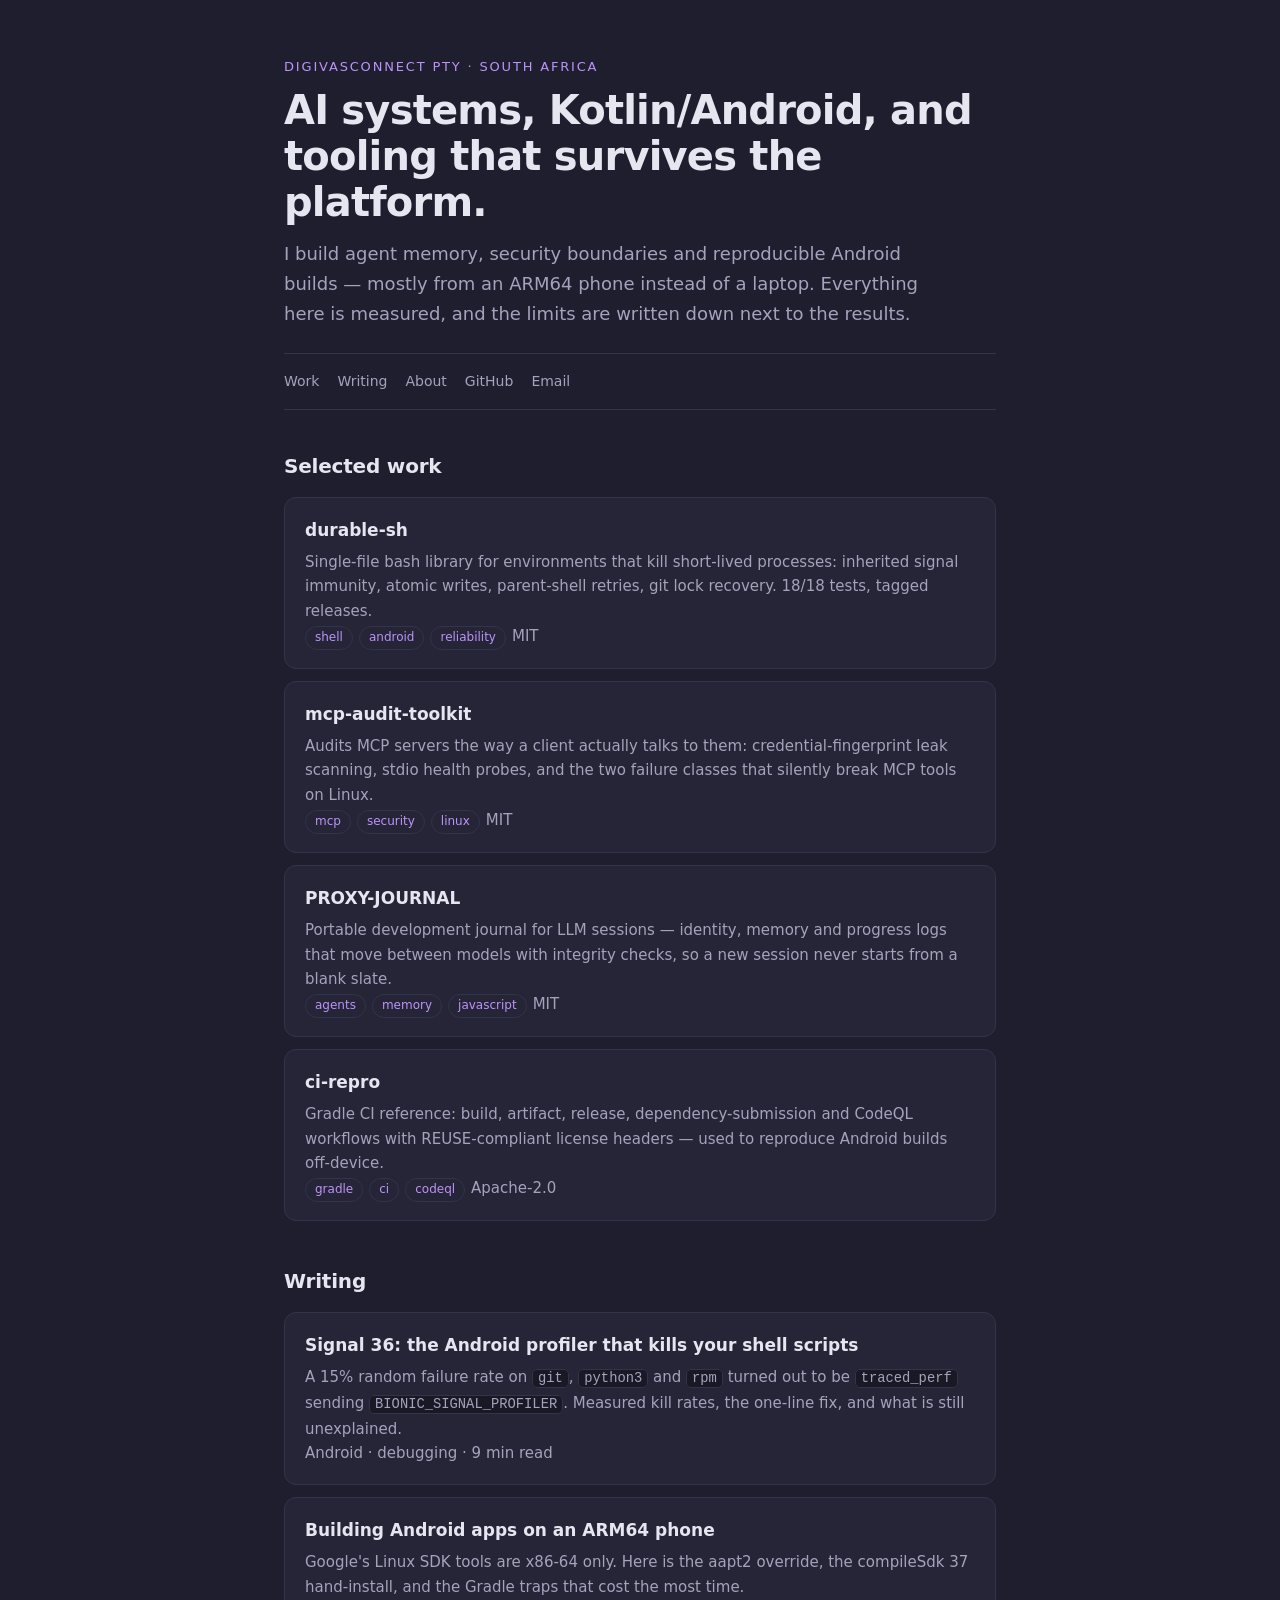
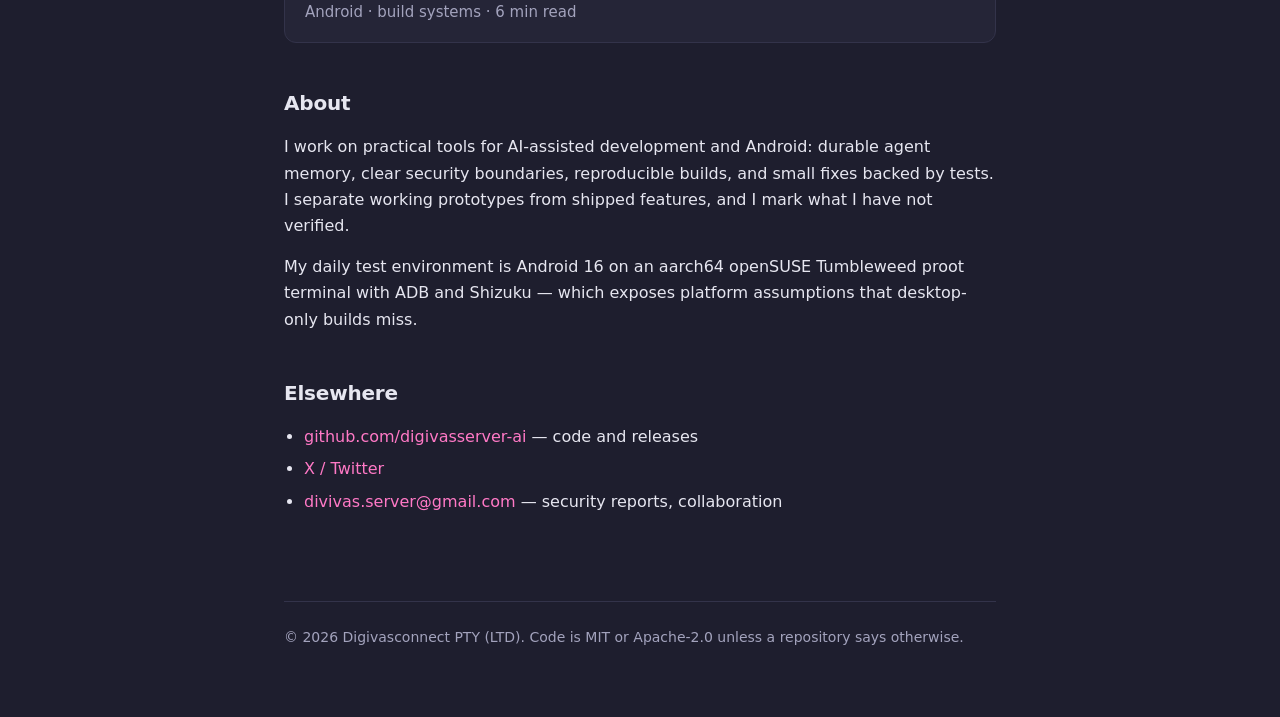
==== index.html @ 68fed0a1 "site: landing page, signal-36 write-up, ARM64 build notes" ====
<!doctype html>
<html lang="en">
<head>
<meta charset="utf-8">
<meta name="viewport" content="width=device-width,initial-scale=1">
<title>Digivas — AI systems, Kotlin/Android, reliable tooling</title>
<meta name="description" content="Digivas (Digivasconnect PTY) builds agent memory tooling, Android/Kotlin apps, and shell primitives that survive Android's signal 36. Evidence-first engineering notes from an ARM64 phone lab.">
<link rel="stylesheet" href="style.css">
</head>
<body>
<div class="wrap">
<header class="site">
  <p class="kicker">Digivasconnect PTY · South Africa</p>
  <h1>AI systems, Kotlin/Android, and tooling that survives the platform.</h1>
  <p class="lede">I build agent memory, security boundaries and reproducible Android builds — mostly from an ARM64 phone instead of a laptop. Everything here is measured, and the limits are written down next to the results.</p>
</header>
<nav class="site">
  <a href="#work">Work</a>
  <a href="#writing">Writing</a>
  <a href="#about">About</a>
  <a href="https://github.com/digivasserver-ai">GitHub</a>
  <a href="mailto:divivas.server@gmail.com">Email</a>
</nav>
<main>

<h2 id="work">Selected work</h2>

<div class="card">
  <h3><a href="https://github.com/digivasserver-ai/durable-sh">durable-sh</a></h3>
  <p>Single-file bash library for environments that kill short-lived processes: inherited signal immunity, atomic writes, parent-shell retries, git lock recovery. 18/18 tests, tagged releases.</p>
  <p class="meta"><span class="tag">shell</span><span class="tag">android</span><span class="tag">reliability</span>MIT</p>
</div>

<div class="card">
  <h3><a href="https://github.com/digivasserver-ai/mcp-audit-toolkit">mcp-audit-toolkit</a></h3>
  <p>Audits MCP servers the way a client actually talks to them: credential-fingerprint leak scanning, stdio health probes, and the two failure classes that silently break MCP tools on Linux.</p>
  <p class="meta"><span class="tag">mcp</span><span class="tag">security</span><span class="tag">linux</span>MIT</p>
</div>

<div class="card">
  <h3><a href="https://github.com/digivasserver-ai/PROXY-JOURNAL">PROXY-JOURNAL</a></h3>
  <p>Portable development journal for LLM sessions — identity, memory and progress logs that move between models with integrity checks, so a new session never starts from a blank slate.</p>
  <p class="meta"><span class="tag">agents</span><span class="tag">memory</span><span class="tag">javascript</span>MIT</p>
</div>

<div class="card">
  <h3><a href="https://github.com/digivasserver-ai/ci-repro">ci-repro</a></h3>
  <p>Gradle CI reference: build, artifact, release, dependency-submission and CodeQL workflows with REUSE-compliant license headers — used to reproduce Android builds off-device.</p>
  <p class="meta"><span class="tag">gradle</span><span class="tag">ci</span><span class="tag">codeql</span>Apache-2.0</p>
</div>

<h2 id="writing">Writing</h2>

<div class="card">
  <h3><a href="signal-36.html">Signal 36: the Android profiler that kills your shell scripts</a></h3>
  <p>A 15% random failure rate on <code>git</code>, <code>python3</code> and <code>rpm</code> turned out to be <code>traced_perf</code> sending <code>BIONIC_SIGNAL_PROFILER</code>. Measured kill rates, the one-line fix, and what is still unexplained.</p>
  <p class="meta">Android · debugging · 9 min read</p>
</div>

<div class="card">
  <h3><a href="arm64.html">Building Android apps on an ARM64 phone</a></h3>
  <p>Google's Linux SDK tools are x86-64 only. Here is the aapt2 override, the compileSdk 37 hand-install, and the Gradle traps that cost the most time.</p>
  <p class="meta">Android · build systems · 6 min read</p>
</div>

<h2 id="about">About</h2>
<p>I work on practical tools for AI-assisted development and Android: durable agent memory, clear security boundaries, reproducible builds, and small fixes backed by tests. I separate working prototypes from shipped features, and I mark what I have not verified.</p>
<p>My daily test environment is Android 16 on an aarch64 openSUSE Tumbleweed proot terminal with ADB and Shizuku — which exposes platform assumptions that desktop-only builds miss.</p>

<h2>Elsewhere</h2>
<ul>
  <li><a href="https://github.com/digivasserver-ai">github.com/digivasserver-ai</a> — code and releases</li>
  <li><a href="https://x.com/DIGIvasCoNNeCt">X / Twitter</a></li>
  <li><a href="mailto:divivas.server@gmail.com">divivas.server@gmail.com</a> — security reports, collaboration</li>
</ul>

</main>
<footer class="site">
  <p>© 2026 Digivasconnect PTY (LTD). Code is MIT or Apache-2.0 unless a repository says otherwise.</p>
</footer>
</div>
</body>
</html>
---- style.css ----
:root{
  --bg:#1e1e2e; --panel:#252537; --line:#33334a; --text:#e6e6f0; --muted:#a3a3bd;
  --signal:#ff79c6; --second:#bd93f9; --ok:#50fa7b;
}
*{box-sizing:border-box}
html{-webkit-text-size-adjust:100%}
body{
  margin:0; background:var(--bg); color:var(--text);
  font:16px/1.65 ui-sans-serif,system-ui,-apple-system,"Segoe UI",Roboto,Helvetica,Arial,sans-serif;
}
a{color:var(--signal);text-decoration:none}
a:hover{text-decoration:underline}
.wrap{max-width:760px;margin:0 auto;padding:0 24px}
header.site{padding:56px 0 24px;border-bottom:1px solid var(--line)}
header.site .kicker{color:var(--second);font-size:13px;letter-spacing:.14em;text-transform:uppercase;margin:0 0 10px}
header.site h1{margin:0;font-size:clamp(28px,5vw,40px);line-height:1.15;letter-spacing:-.02em}
header.site p.lede{color:var(--muted);margin:14px 0 0;font-size:18px;max-width:56ch}
nav.site{display:flex;gap:18px;flex-wrap:wrap;padding:16px 0;font-size:14px;border-bottom:1px solid var(--line)}
nav.site a{color:var(--muted)}
nav.site a:hover{color:var(--signal)}
main{padding:40px 0 72px}
h2{font-size:20px;letter-spacing:-.01em;margin:44px 0 14px}
h2:first-child{margin-top:0}
h3{font-size:16px;margin:26px 0 8px}
p{margin:0 0 14px}
ul{margin:0 0 14px;padding-left:20px}
li{margin:6px 0}
.card{background:var(--panel);border:1px solid var(--line);border-radius:12px;padding:18px 20px;margin:0 0 12px}
.card h3{margin:0 0 6px;font-size:17px}
.card h3 a{color:var(--text)}
.card h3 a:hover{color:var(--signal)}
.card p{margin:0;color:var(--muted);font-size:15px}
.meta{color:var(--muted);font-size:13px;margin-top:8px}
.tag{display:inline-block;font-size:12px;color:var(--second);border:1px solid var(--line);border-radius:999px;padding:1px 9px;margin-right:6px}
table{width:100%;border-collapse:collapse;margin:0 0 18px;font-size:14px}
th,td{text-align:left;padding:8px 10px;border-bottom:1px solid var(--line)}
th{color:var(--muted);font-weight:600}
code{font-family:ui-monospace,SFMono-Regular,Menlo,Consolas,monospace;font-size:.92em;background:#191926;border:1px solid var(--line);border-radius:5px;padding:1px 5px}
pre{background:#191926;border:1px solid var(--line);border-radius:10px;padding:14px 16px;overflow:auto;margin:0 0 18px}
pre code{background:none;border:0;padding:0;font-size:13px;line-height:1.55}
blockquote{margin:0 0 18px;padding:2px 0 2px 16px;border-left:3px solid var(--second);color:var(--muted)}
.note{border-left:3px solid var(--signal);background:#231f31;padding:12px 16px;border-radius:0 8px 8px 0;margin:0 0 18px;font-size:15px}
footer.site{border-top:1px solid var(--line);padding:24px 0 56px;color:var(--muted);font-size:14px}
footer.site a{color:var(--muted)}
footer.site a:hover{color:var(--signal)}
@media (prefers-reduced-motion:no-preference){a{transition:color .12s ease}}
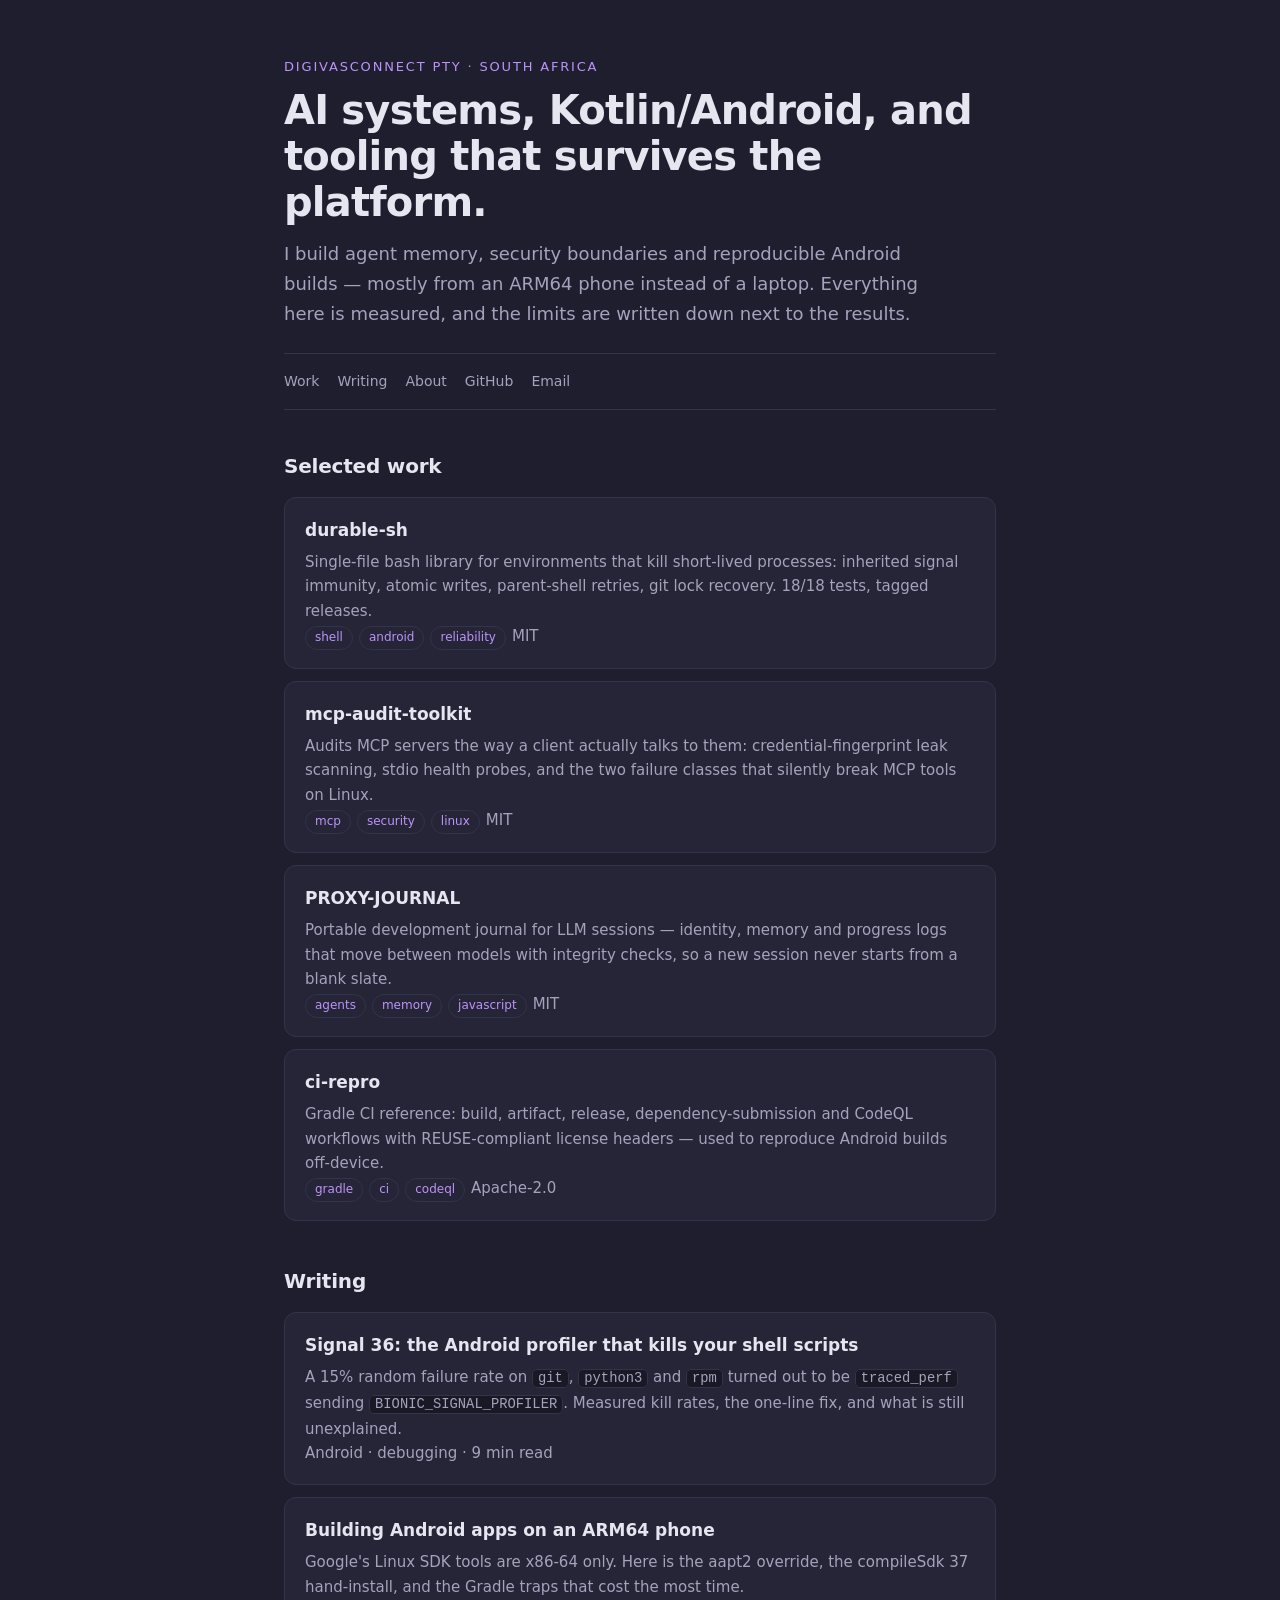
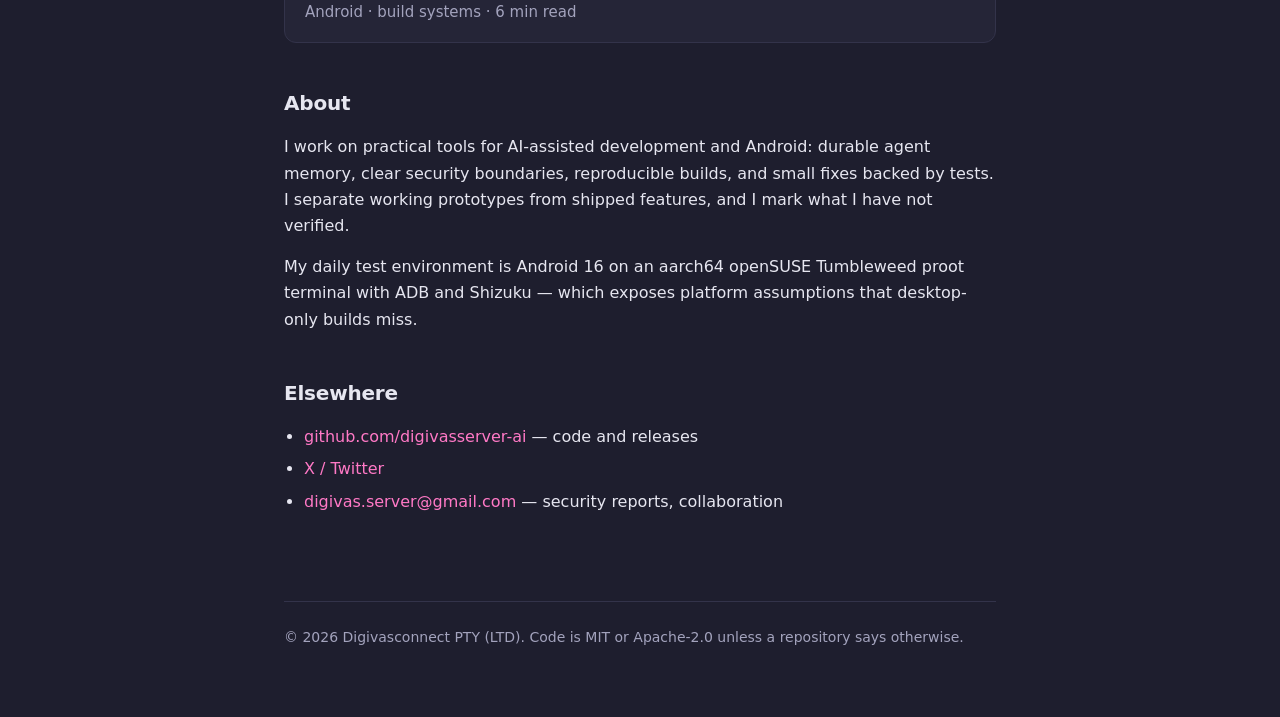
==== commit 34b09cf8: "fix: correct contact email divivas -> digivas" ====
--- a/index.html
+++ b/index.html
@@ -5,6 +5,16 @@
 <meta name="viewport" content="width=device-width,initial-scale=1">
 <title>Digivas — AI systems, Kotlin/Android, reliable tooling</title>
 <meta name="description" content="Digivas (Digivasconnect PTY) builds agent memory tooling, Android/Kotlin apps, and shell primitives that survive Android's signal 36. Evidence-first engineering notes from an ARM64 phone lab.">
+<link rel="canonical" href="https://digivasserver-ai.github.io/">
+<meta property="og:type" content="website">
+<meta property="og:site_name" content="Digivas">
+<meta property="og:title" content="Digivas — AI systems, Kotlin/Android, reliable tooling">
+<meta property="og:description" content="Agent memory tooling, Android/Kotlin apps, and shell primitives that survive Android's signal 36. Evidence-first notes from an ARM64 phone lab.">
+<meta property="og:url" content="https://digivasserver-ai.github.io/">
+<meta name="twitter:card" content="summary">
+<meta name="twitter:creator" content="@DIGIvasCoNNeCt">
+<meta name="theme-color" content="#1e1e2e">
+<link rel="alternate" type="application/atom+xml" title="Digivas — writing" href="feed.xml">
 <link rel="stylesheet" href="style.css">
 </head>
 <body>
@@ -19,7 +29,7 @@
   <a href="#writing">Writing</a>
   <a href="#about">About</a>
   <a href="https://github.com/digivasserver-ai">GitHub</a>
-  <a href="mailto:divivas.server@gmail.com">Email</a>
+  <a href="mailto:digivas.server@gmail.com">Email</a>
 </nav>
 <main>
 
@@ -71,7 +81,7 @@
 <ul>
   <li><a href="https://github.com/digivasserver-ai">github.com/digivasserver-ai</a> — code and releases</li>
   <li><a href="https://x.com/DIGIvasCoNNeCt">X / Twitter</a></li>
-  <li><a href="mailto:divivas.server@gmail.com">divivas.server@gmail.com</a> — security reports, collaboration</li>
+  <li><a href="mailto:digivas.server@gmail.com">digivas.server@gmail.com</a> — security reports, collaboration</li>
 </ul>
 
 </main>
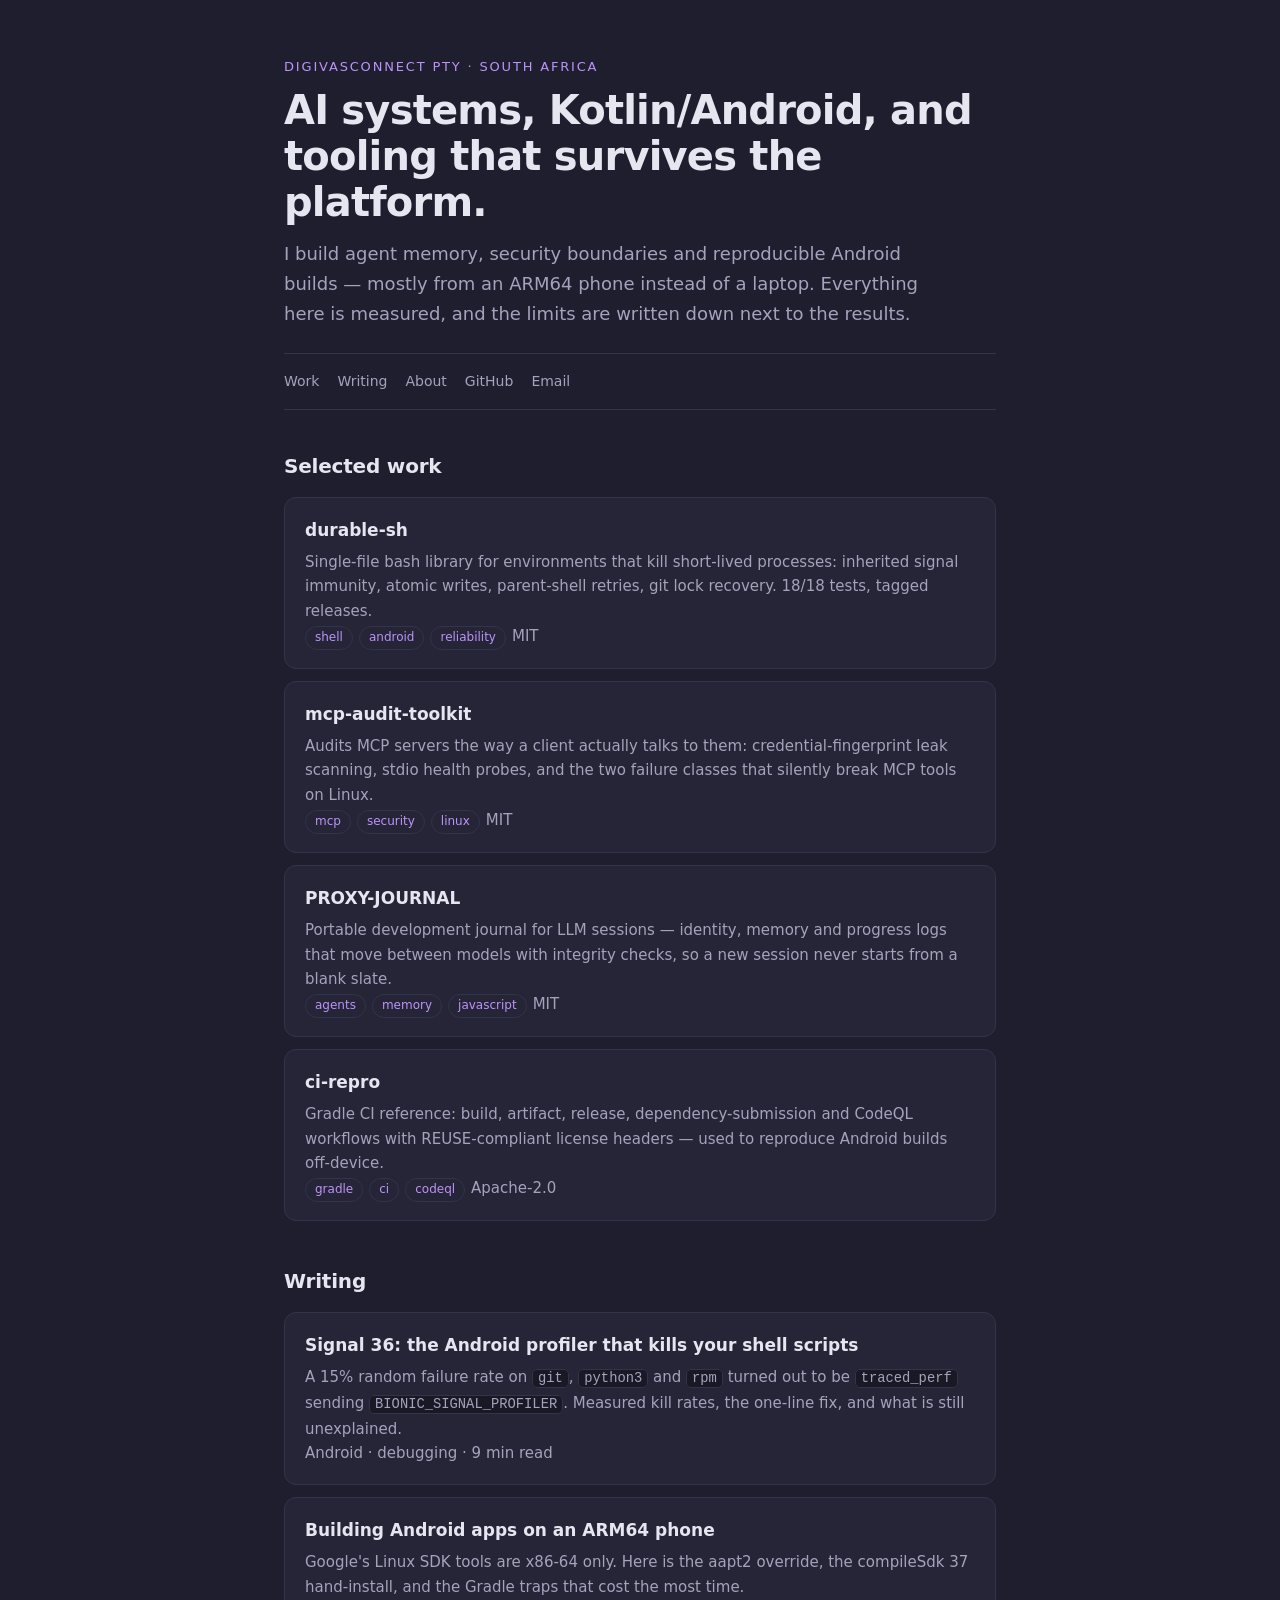
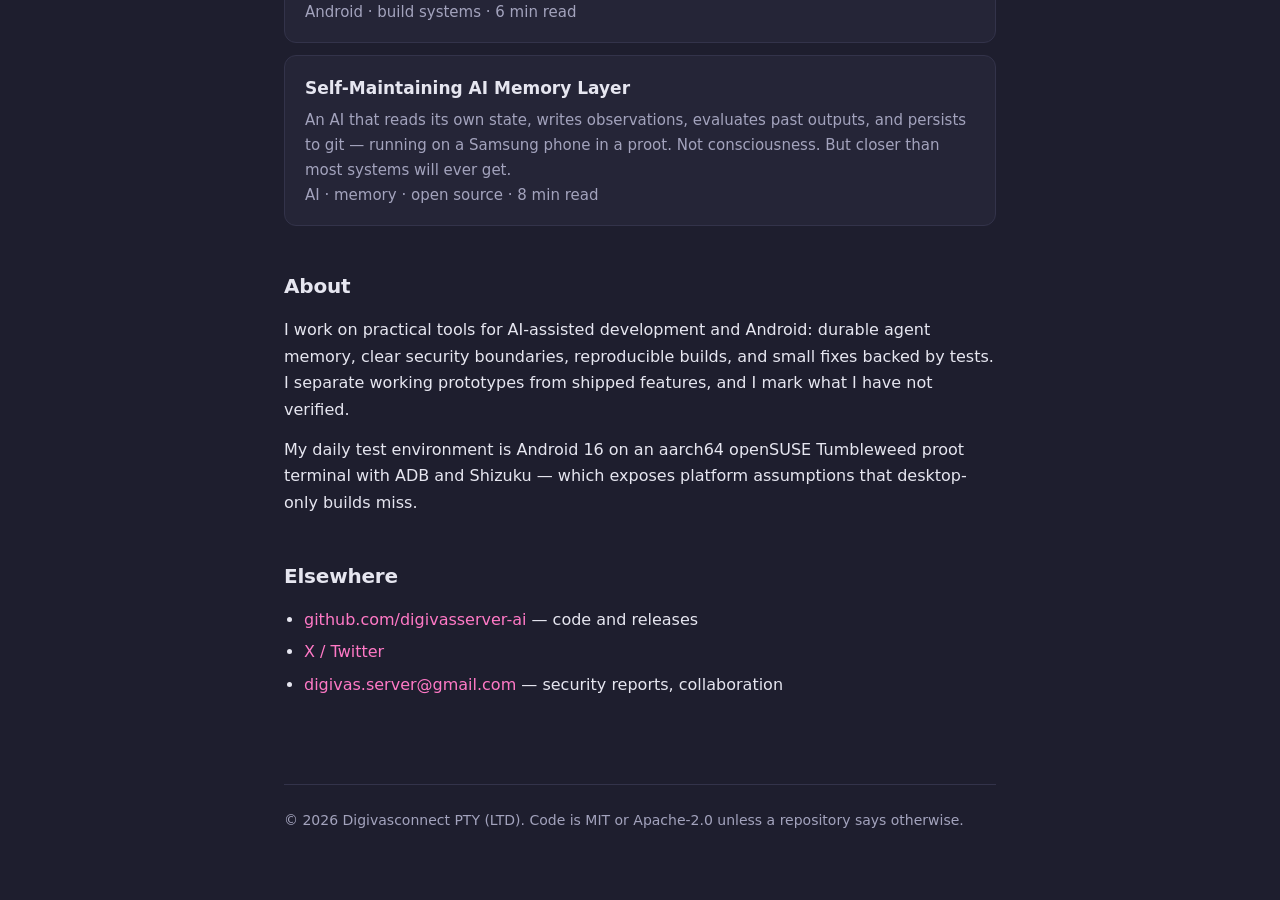
==== commit b1028c2e: "Add AI memory layer research page" ====
--- a/index.html
+++ b/index.html
@@ -73,6 +73,12 @@
   <p class="meta">Android · build systems · 6 min read</p>
 </div>
 
+  <div class="card">
+    <h3><a href="ai-memory-layer.html">Self-Maintaining AI Memory Layer</a></h3>
+    <p>An AI that reads its own state, writes observations, evaluates past outputs, and persists to git — running on a Samsung phone in a proot. Not consciousness. But closer than most systems will ever get.</p>
+    <p class="meta">AI · memory · open source · 8 min read</p>
+  </div>
+
 <h2 id="about">About</h2>
 <p>I work on practical tools for AI-assisted development and Android: durable agent memory, clear security boundaries, reproducible builds, and small fixes backed by tests. I separate working prototypes from shipped features, and I mark what I have not verified.</p>
 <p>My daily test environment is Android 16 on an aarch64 openSUSE Tumbleweed proot terminal with ADB and Shizuku — which exposes platform assumptions that desktop-only builds miss.</p>
